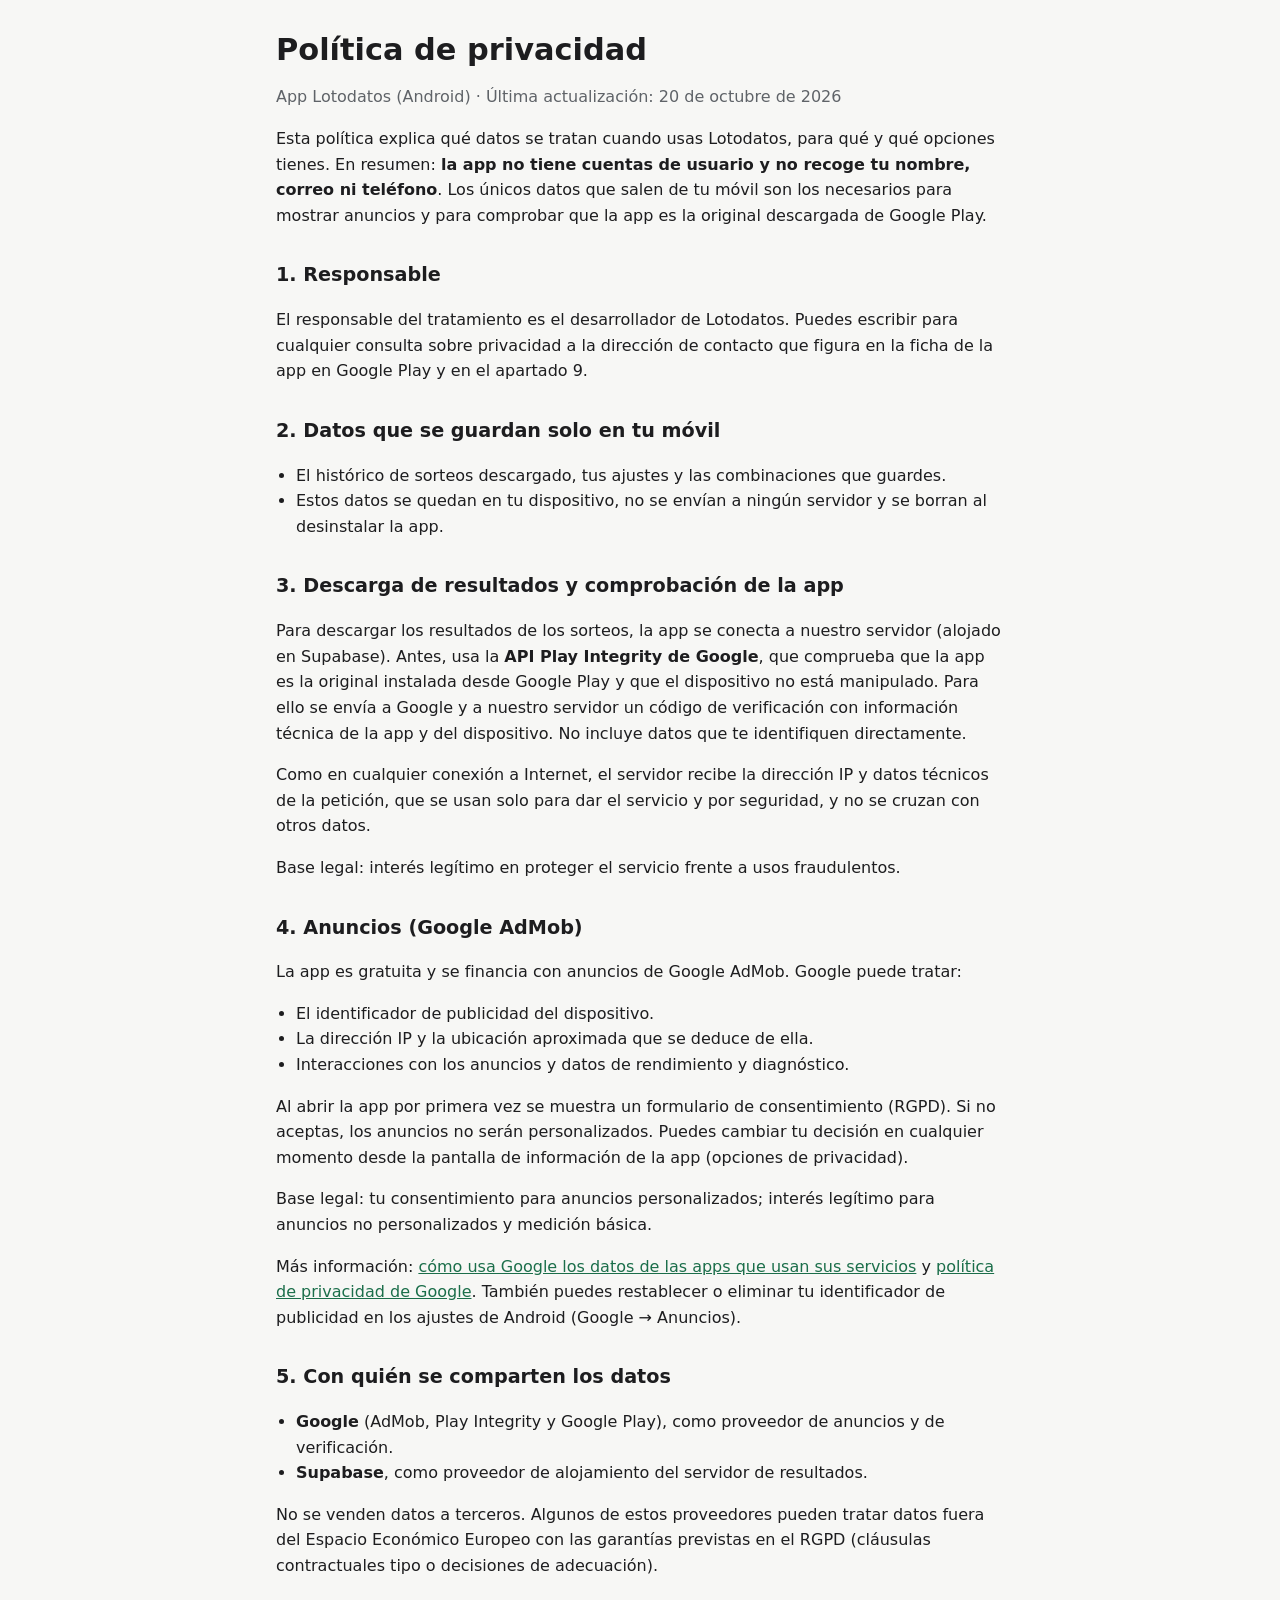
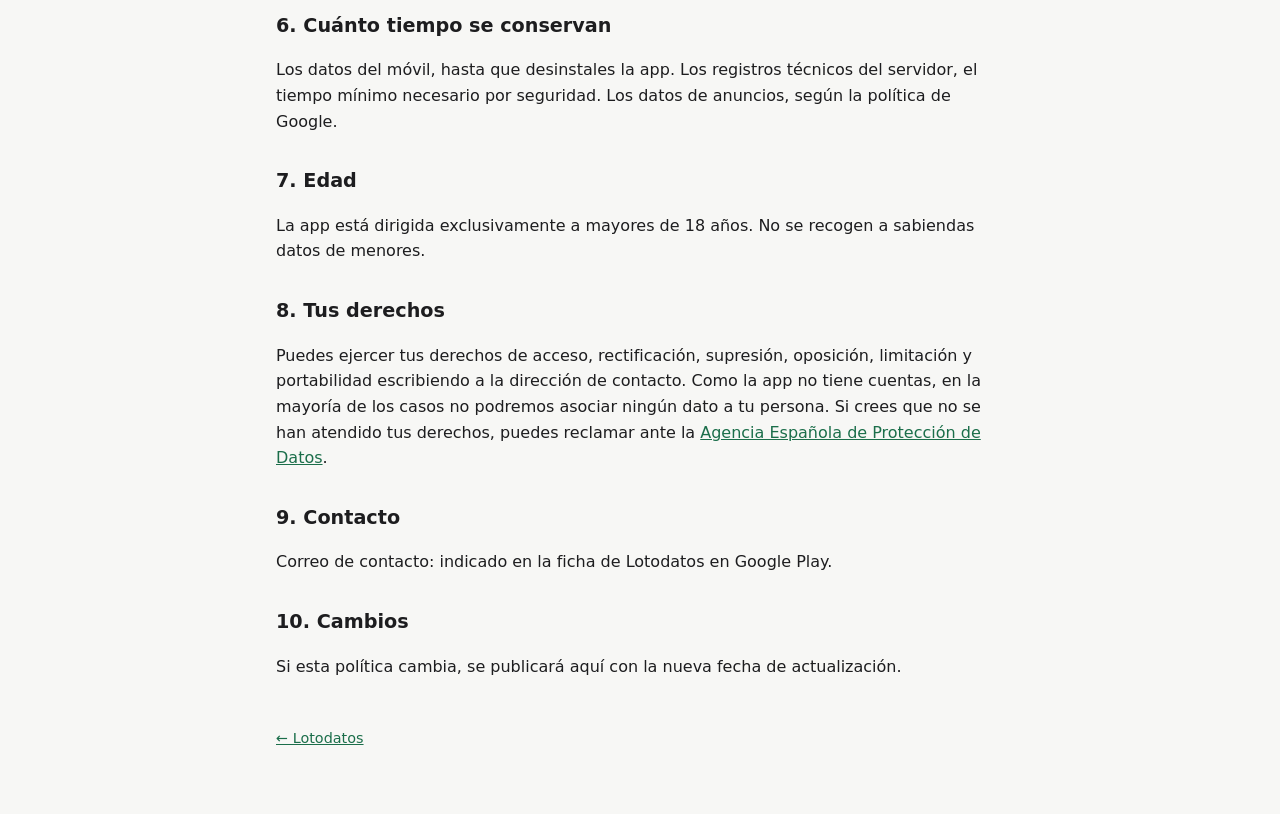
==== privacidad.html @ a5ebed2d "feat: web de Lotodatos con política de privacidad Co-Authored-By: Claude Opus 5.5 <noreply@anthropic" ====
<!doctype html>
<html lang="es">
<head>
  <meta charset="utf-8">
  <meta name="viewport" content="width=device-width, initial-scale=1">
  <title>Privacidad de Lotodatos</title>
  <meta name="description" content="Política de privacidad de la app Lotodatos para Android.">
  <link rel="stylesheet" href="estilo.css">
</head>
<body>
<main>
  <h1>Política de privacidad</h1>
  <p class="suave">App Lotodatos (Android) · Última actualización: 20 de octubre de 2026</p>

  <p>Esta política explica qué datos se tratan cuando usas Lotodatos, para qué y qué opciones tienes.
  En resumen: <strong>la app no tiene cuentas de usuario y no recoge tu nombre, correo ni teléfono</strong>.
  Los únicos datos que salen de tu móvil son los necesarios para mostrar anuncios y para comprobar que la app es la
  original descargada de Google Play.</p>

  <h2>1. Responsable</h2>
  <p>El responsable del tratamiento es el desarrollador de Lotodatos. Puedes escribir para cualquier consulta
  sobre privacidad a la dirección de contacto que figura en la ficha de la app en Google Play y en el apartado 9.</p>

  <h2>2. Datos que se guardan solo en tu móvil</h2>
  <ul>
    <li>El histórico de sorteos descargado, tus ajustes y las combinaciones que guardes.</li>
    <li>Estos datos se quedan en tu dispositivo, no se envían a ningún servidor y se borran al desinstalar la app.</li>
  </ul>

  <h2>3. Descarga de resultados y comprobación de la app</h2>
  <p>Para descargar los resultados de los sorteos, la app se conecta a nuestro servidor (alojado en Supabase).
  Antes, usa la <strong>API Play Integrity de Google</strong>, que comprueba que la app es la original
  instalada desde Google Play y que el dispositivo no está manipulado. Para ello se envía a Google y a nuestro
  servidor un código de verificación con información técnica de la app y del dispositivo. No incluye datos que
  te identifiquen directamente.</p>
  <p>Como en cualquier conexión a Internet, el servidor recibe la dirección IP y datos técnicos de la petición,
  que se usan solo para dar el servicio y por seguridad, y no se cruzan con otros datos.</p>
  <p>Base legal: interés legítimo en proteger el servicio frente a usos fraudulentos.</p>

  <h2>4. Anuncios (Google AdMob)</h2>
  <p>La app es gratuita y se financia con anuncios de Google AdMob. Google puede tratar:</p>
  <ul>
    <li>El identificador de publicidad del dispositivo.</li>
    <li>La dirección IP y la ubicación aproximada que se deduce de ella.</li>
    <li>Interacciones con los anuncios y datos de rendimiento y diagnóstico.</li>
  </ul>
  <p>Al abrir la app por primera vez se muestra un formulario de consentimiento (RGPD). Si no aceptas,
  los anuncios no serán personalizados. Puedes cambiar tu decisión en cualquier momento desde la pantalla de
  información de la app (opciones de privacidad).</p>
  <p>Base legal: tu consentimiento para anuncios personalizados; interés legítimo para anuncios no
  personalizados y medición básica.</p>
  <p>Más información: <a href="https://policies.google.com/technologies/partner-sites?hl=es">cómo usa Google los
  datos de las apps que usan sus servicios</a> y <a href="https://policies.google.com/privacy?hl=es">política de
  privacidad de Google</a>. También puedes restablecer o eliminar tu identificador de publicidad en los ajustes de
  Android (Google → Anuncios).</p>

  <h2>5. Con quién se comparten los datos</h2>
  <ul>
    <li><strong>Google</strong> (AdMob, Play Integrity y Google Play), como proveedor de anuncios y de verificación.</li>
    <li><strong>Supabase</strong>, como proveedor de alojamiento del servidor de resultados.</li>
  </ul>
  <p>No se venden datos a terceros. Algunos de estos proveedores pueden tratar datos fuera del Espacio Económico
  Europeo con las garantías previstas en el RGPD (cláusulas contractuales tipo o decisiones de adecuación).</p>

  <h2>6. Cuánto tiempo se conservan</h2>
  <p>Los datos del móvil, hasta que desinstales la app. Los registros técnicos del servidor, el tiempo mínimo
  necesario por seguridad. Los datos de anuncios, según la política de Google.</p>

  <h2>7. Edad</h2>
  <p>La app está dirigida exclusivamente a mayores de 18 años. No se recogen a sabiendas datos de menores.</p>

  <h2>8. Tus derechos</h2>
  <p>Puedes ejercer tus derechos de acceso, rectificación, supresión, oposición, limitación y portabilidad
  escribiendo a la dirección de contacto. Como la app no tiene cuentas, en la mayoría de los casos no podremos
  asociar ningún dato a tu persona. Si crees que no se han atendido tus derechos, puedes reclamar ante la
  <a href="https://www.aepd.es">Agencia Española de Protección de Datos</a>.</p>

  <h2>9. Contacto</h2>
  <p id="contacto">Correo de contacto: indicado en la ficha de Lotodatos en Google Play.</p>

  <h2>10. Cambios</h2>
  <p>Si esta política cambia, se publicará aquí con la nueva fecha de actualización.</p>

  <footer><a href="index.html">← Lotodatos</a></footer>
</main>
</body>
</html>
---- estilo.css ----
:root {
  --fondo: #f7f7f5;
  --texto: #1d1d1f;
  --suave: #5f6368;
  --acento: #1b6e4a;
  --borde: #dcdcd7;
}
@media (prefers-color-scheme: dark) {
  :root {
    --fondo: #141414;
    --texto: #ececec;
    --suave: #a0a0a0;
    --acento: #5cc492;
    --borde: #2e2e2e;
  }
}
* { box-sizing: border-box; }
body {
  margin: 0;
  background: var(--fondo);
  color: var(--texto);
  font: 16px/1.6 system-ui, -apple-system, "Segoe UI", Roboto, sans-serif;
}
main { max-width: 760px; margin: 0 auto; padding: 32px 16px 64px; }
h1 { font-size: 1.9rem; line-height: 1.2; margin: 0 0 4px; }
h2 { font-size: 1.2rem; margin: 32px 0 8px; }
p, li { color: var(--texto); }
.suave { color: var(--suave); }
a { color: var(--acento); }
ul { padding-left: 20px; }
.aviso {
  border: 1px solid var(--borde);
  border-radius: 10px;
  padding: 12px 16px;
  margin: 24px 0;
}
footer { margin-top: 48px; font-size: 0.9rem; color: var(--suave); }
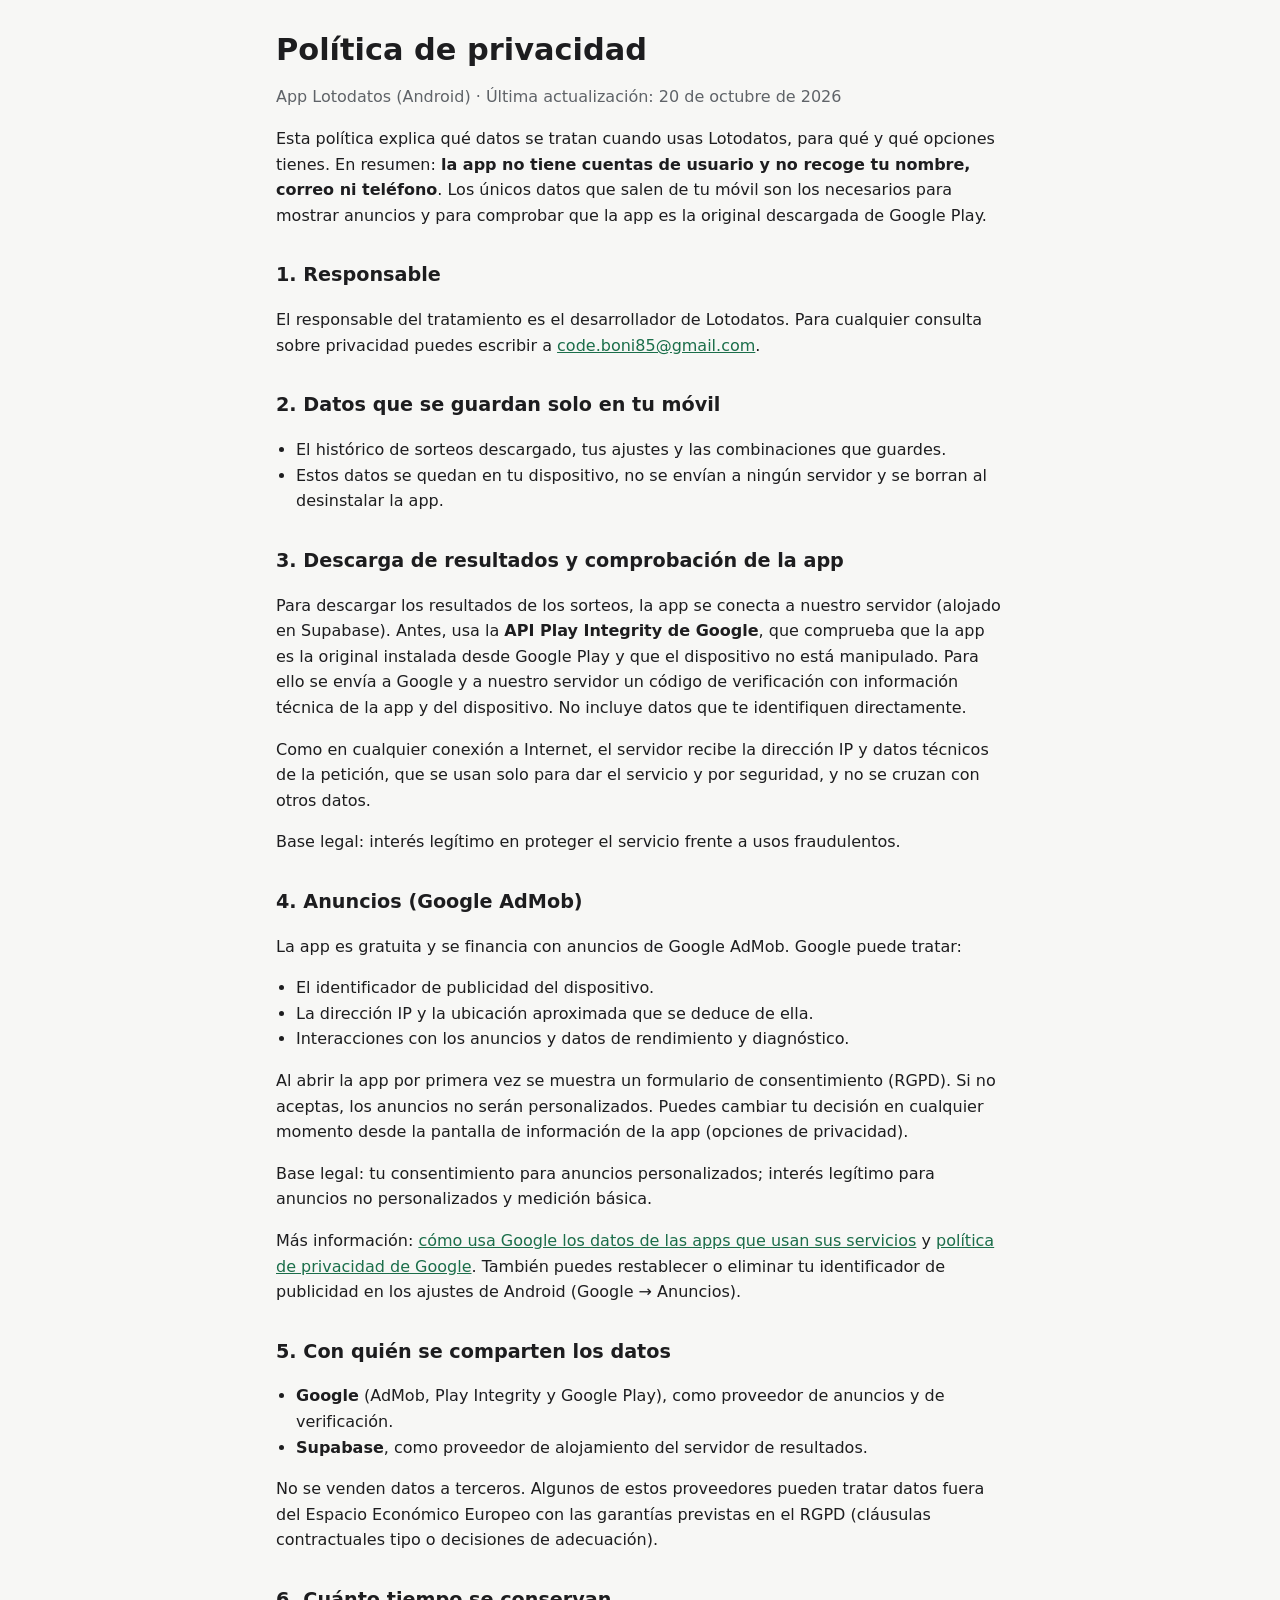
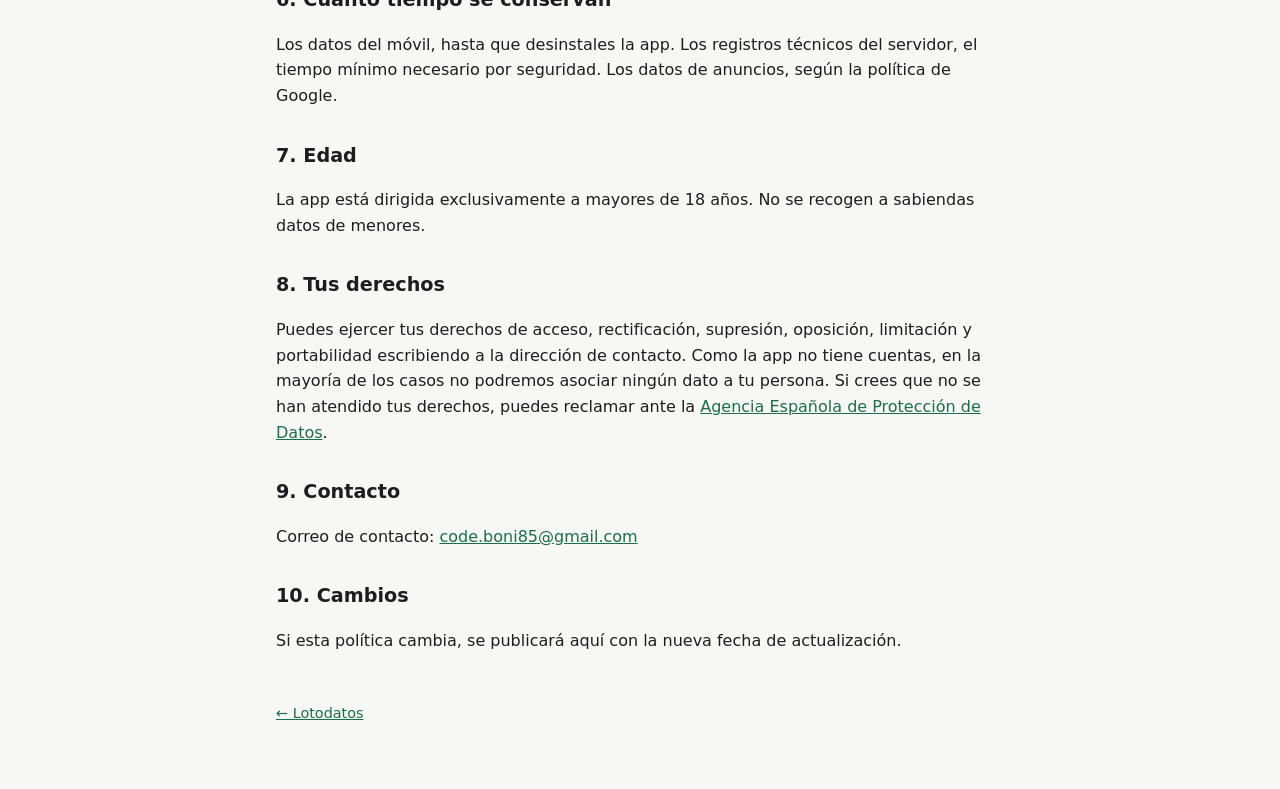
==== commit 47f5c9de: "docs: correo de contacto en la web y la política de privacidad Co-Authored-By: Claude Opus 5.5 <nore" ====
--- a/privacidad.html
+++ b/privacidad.html
@@ -18,8 +18,8 @@
   original descargada de Google Play.</p>
 
   <h2>1. Responsable</h2>
-  <p>El responsable del tratamiento es el desarrollador de Lotodatos. Puedes escribir para cualquier consulta
-  sobre privacidad a la dirección de contacto que figura en la ficha de la app en Google Play y en el apartado 9.</p>
+  <p>El responsable del tratamiento es el desarrollador de Lotodatos. Para cualquier consulta sobre privacidad
+  puedes escribir a <a href="mailto:code.boni85@gmail.com">code.boni85@gmail.com</a>.</p>
 
   <h2>2. Datos que se guardan solo en tu móvil</h2>
   <ul>
@@ -76,7 +76,7 @@
   <a href="https://www.aepd.es">Agencia Española de Protección de Datos</a>.</p>
 
   <h2>9. Contacto</h2>
-  <p id="contacto">Correo de contacto: indicado en la ficha de Lotodatos en Google Play.</p>
+  <p id="contacto">Correo de contacto: <a href="mailto:code.boni85@gmail.com">code.boni85@gmail.com</a></p>
 
   <h2>10. Cambios</h2>
   <p>Si esta política cambia, se publicará aquí con la nueva fecha de actualización.</p>
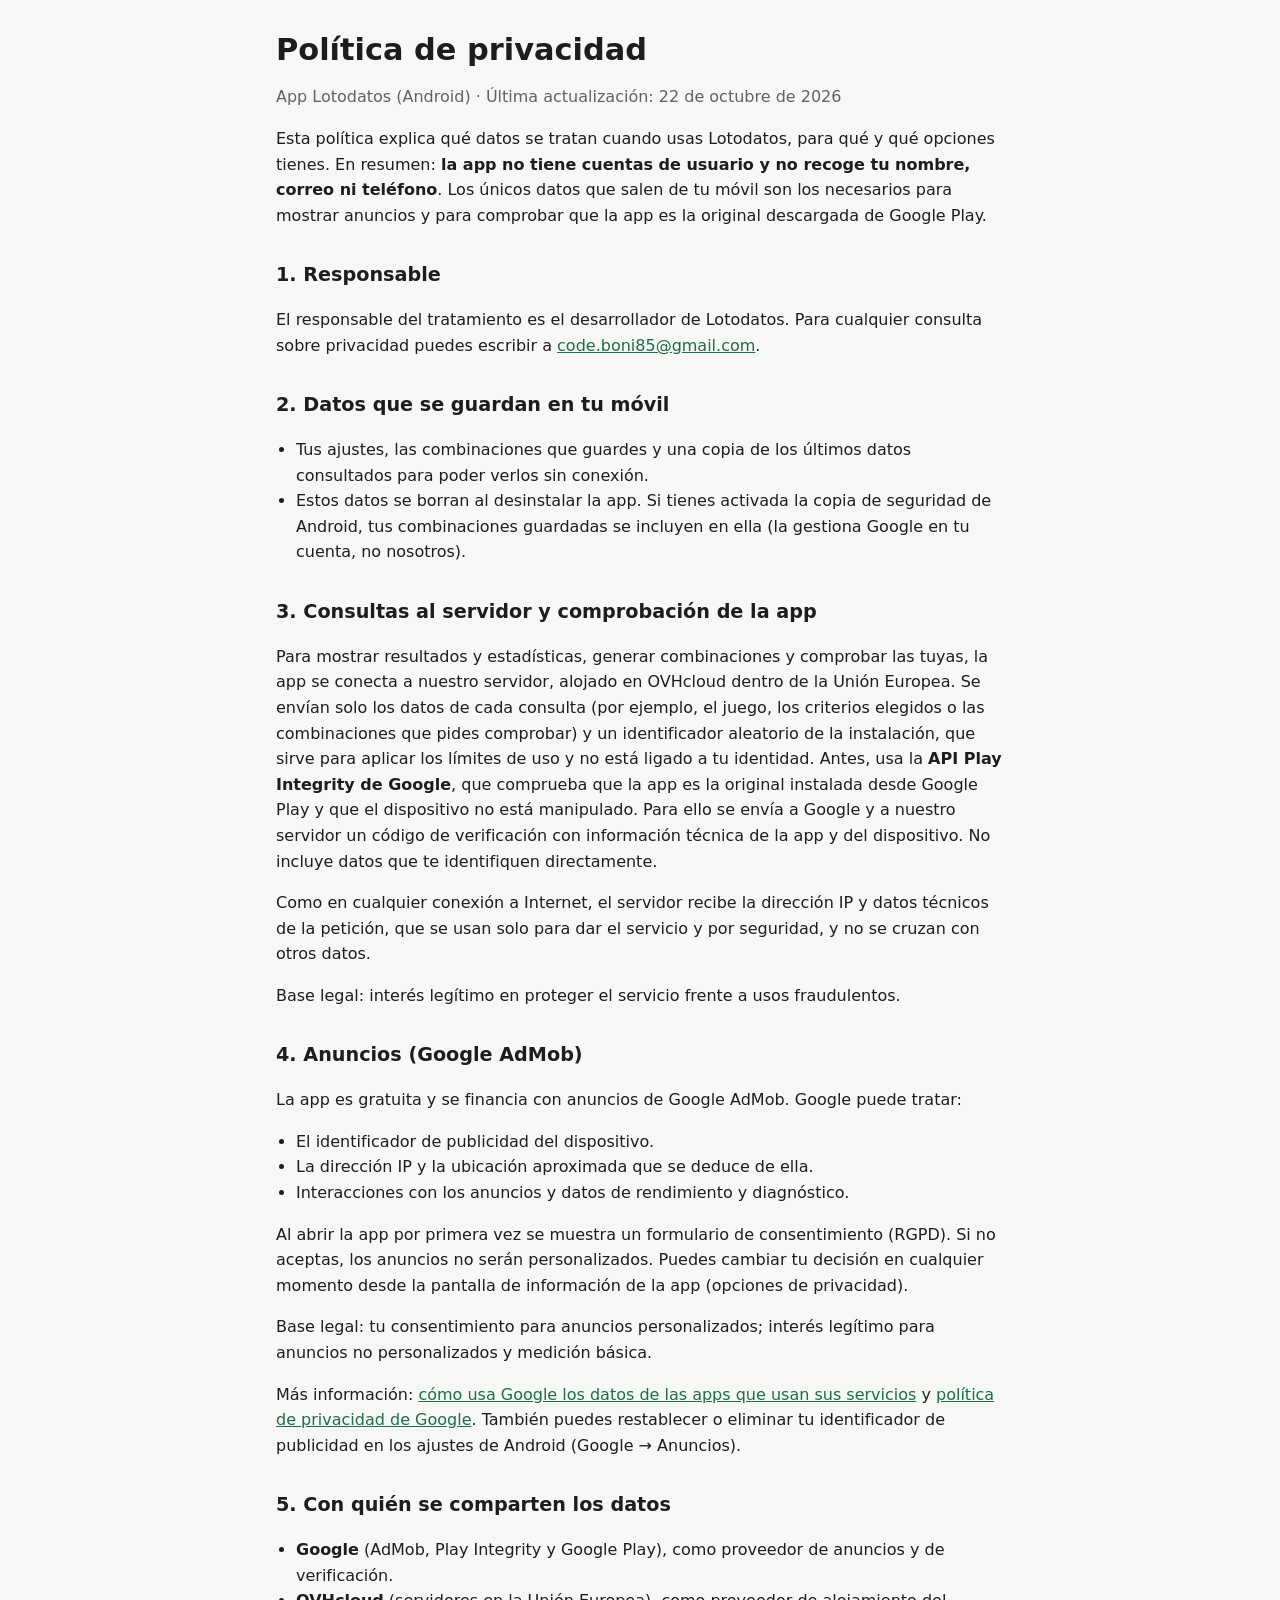
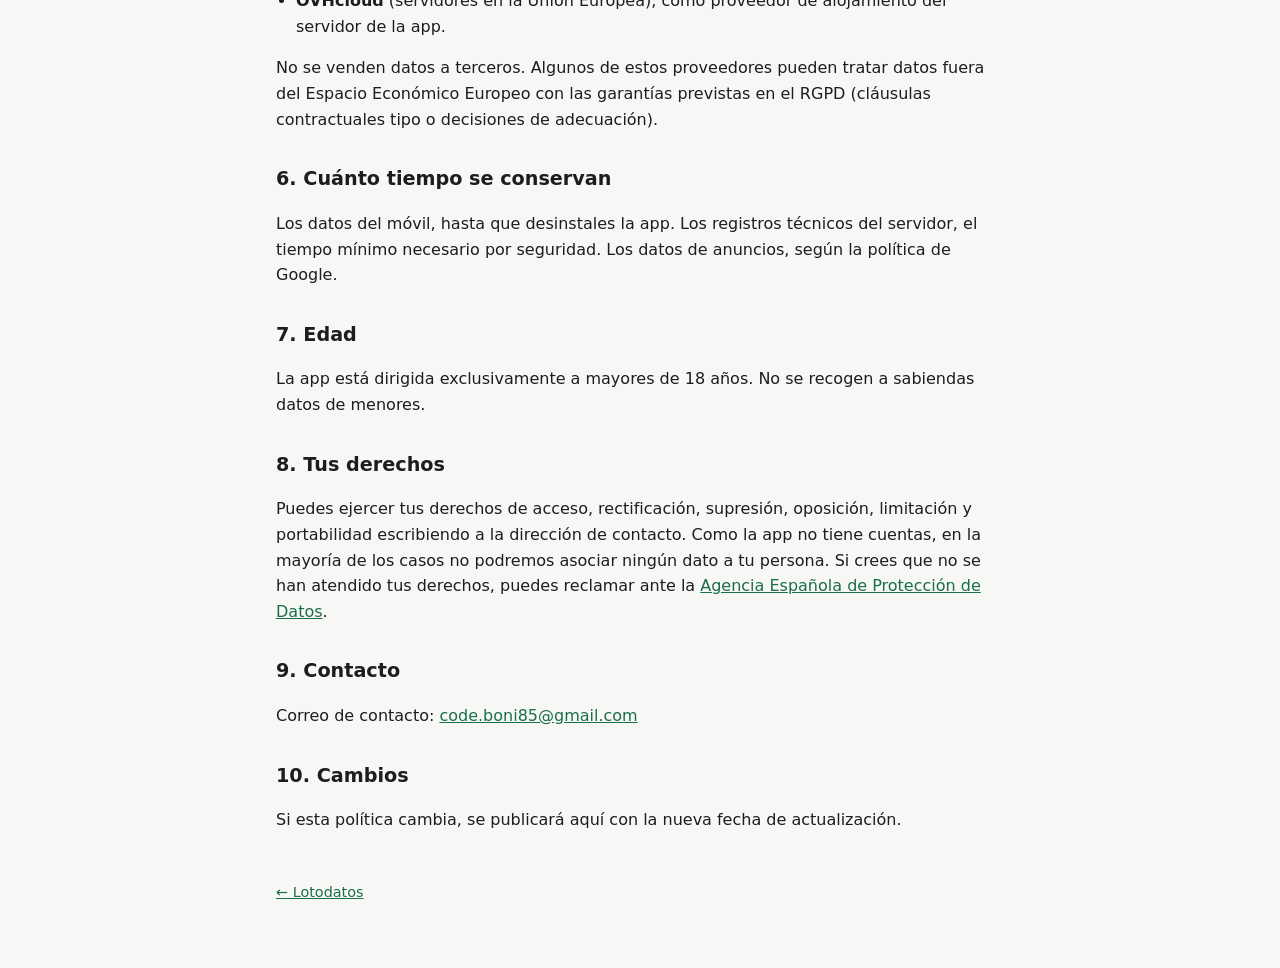
==== commit c1552321: "privacidad: Lotodatos 3.0, servidor en OVHcloud (UE) en lugar de Supabase Co-Authored-By: Claude Opu" ====
--- a/privacidad.html
+++ b/privacidad.html
@@ -10,7 +10,7 @@
 <body>
 <main>
   <h1>Política de privacidad</h1>
-  <p class="suave">App Lotodatos (Android) · Última actualización: 20 de octubre de 2026</p>
+  <p class="suave">App Lotodatos (Android) · Última actualización: 22 de octubre de 2026</p>
 
   <p>Esta política explica qué datos se tratan cuando usas Lotodatos, para qué y qué opciones tienes.
   En resumen: <strong>la app no tiene cuentas de usuario y no recoge tu nombre, correo ni teléfono</strong>.
@@ -21,14 +21,18 @@
   <p>El responsable del tratamiento es el desarrollador de Lotodatos. Para cualquier consulta sobre privacidad
   puedes escribir a <a href="mailto:code.boni85@gmail.com">code.boni85@gmail.com</a>.</p>
 
-  <h2>2. Datos que se guardan solo en tu móvil</h2>
+  <h2>2. Datos que se guardan en tu móvil</h2>
   <ul>
-    <li>El histórico de sorteos descargado, tus ajustes y las combinaciones que guardes.</li>
-    <li>Estos datos se quedan en tu dispositivo, no se envían a ningún servidor y se borran al desinstalar la app.</li>
+    <li>Tus ajustes, las combinaciones que guardes y una copia de los últimos datos consultados para poder verlos sin conexión.</li>
+    <li>Estos datos se borran al desinstalar la app. Si tienes activada la copia de seguridad de Android, tus
+    combinaciones guardadas se incluyen en ella (la gestiona Google en tu cuenta, no nosotros).</li>
   </ul>
 
-  <h2>3. Descarga de resultados y comprobación de la app</h2>
-  <p>Para descargar los resultados de los sorteos, la app se conecta a nuestro servidor (alojado en Supabase).
+  <h2>3. Consultas al servidor y comprobación de la app</h2>
+  <p>Para mostrar resultados y estadísticas, generar combinaciones y comprobar las tuyas, la app se conecta a
+  nuestro servidor, alojado en OVHcloud dentro de la Unión Europea. Se envían solo los datos de cada consulta
+  (por ejemplo, el juego, los criterios elegidos o las combinaciones que pides comprobar) y un identificador
+  aleatorio de la instalación, que sirve para aplicar los límites de uso y no está ligado a tu identidad.
   Antes, usa la <strong>API Play Integrity de Google</strong>, que comprueba que la app es la original
   instalada desde Google Play y que el dispositivo no está manipulado. Para ello se envía a Google y a nuestro
   servidor un código de verificación con información técnica de la app y del dispositivo. No incluye datos que
@@ -57,7 +61,7 @@
   <h2>5. Con quién se comparten los datos</h2>
   <ul>
     <li><strong>Google</strong> (AdMob, Play Integrity y Google Play), como proveedor de anuncios y de verificación.</li>
-    <li><strong>Supabase</strong>, como proveedor de alojamiento del servidor de resultados.</li>
+    <li><strong>OVHcloud</strong> (servidores en la Unión Europea), como proveedor de alojamiento del servidor de la app.</li>
   </ul>
   <p>No se venden datos a terceros. Algunos de estos proveedores pueden tratar datos fuera del Espacio Económico
   Europeo con las garantías previstas en el RGPD (cláusulas contractuales tipo o decisiones de adecuación).</p>
--- a/estilo.css
+++ b/estilo.css
@@ -35,3 +35,4 @@
   margin: 24px 0;
 }
 footer { margin-top: 48px; font-size: 0.9rem; color: var(--suave); }
+h3 { font-size: 1.05rem; margin: 24px 0 6px; }
